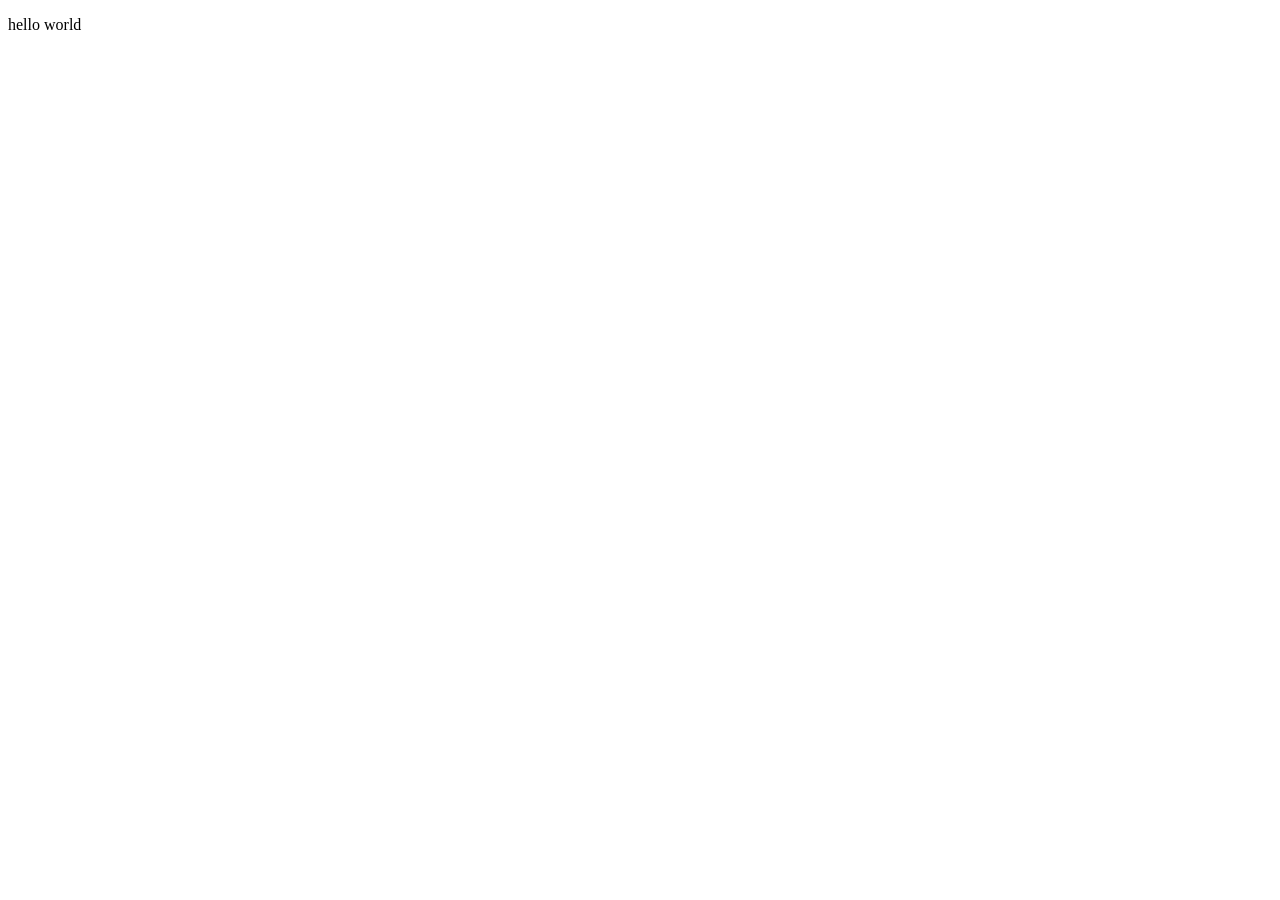
==== index.html @ 779a68b5 "Initial commit" ====
<!doctype html>
<html lang="en">
<head>
  <meta charset="utf-8">
  <meta name="viewport" content="width=device-width, initial-scale=1">
  <title>ycheng0509</title>
</head>
<body>
  <p>hello world</p>
</body>
</html>
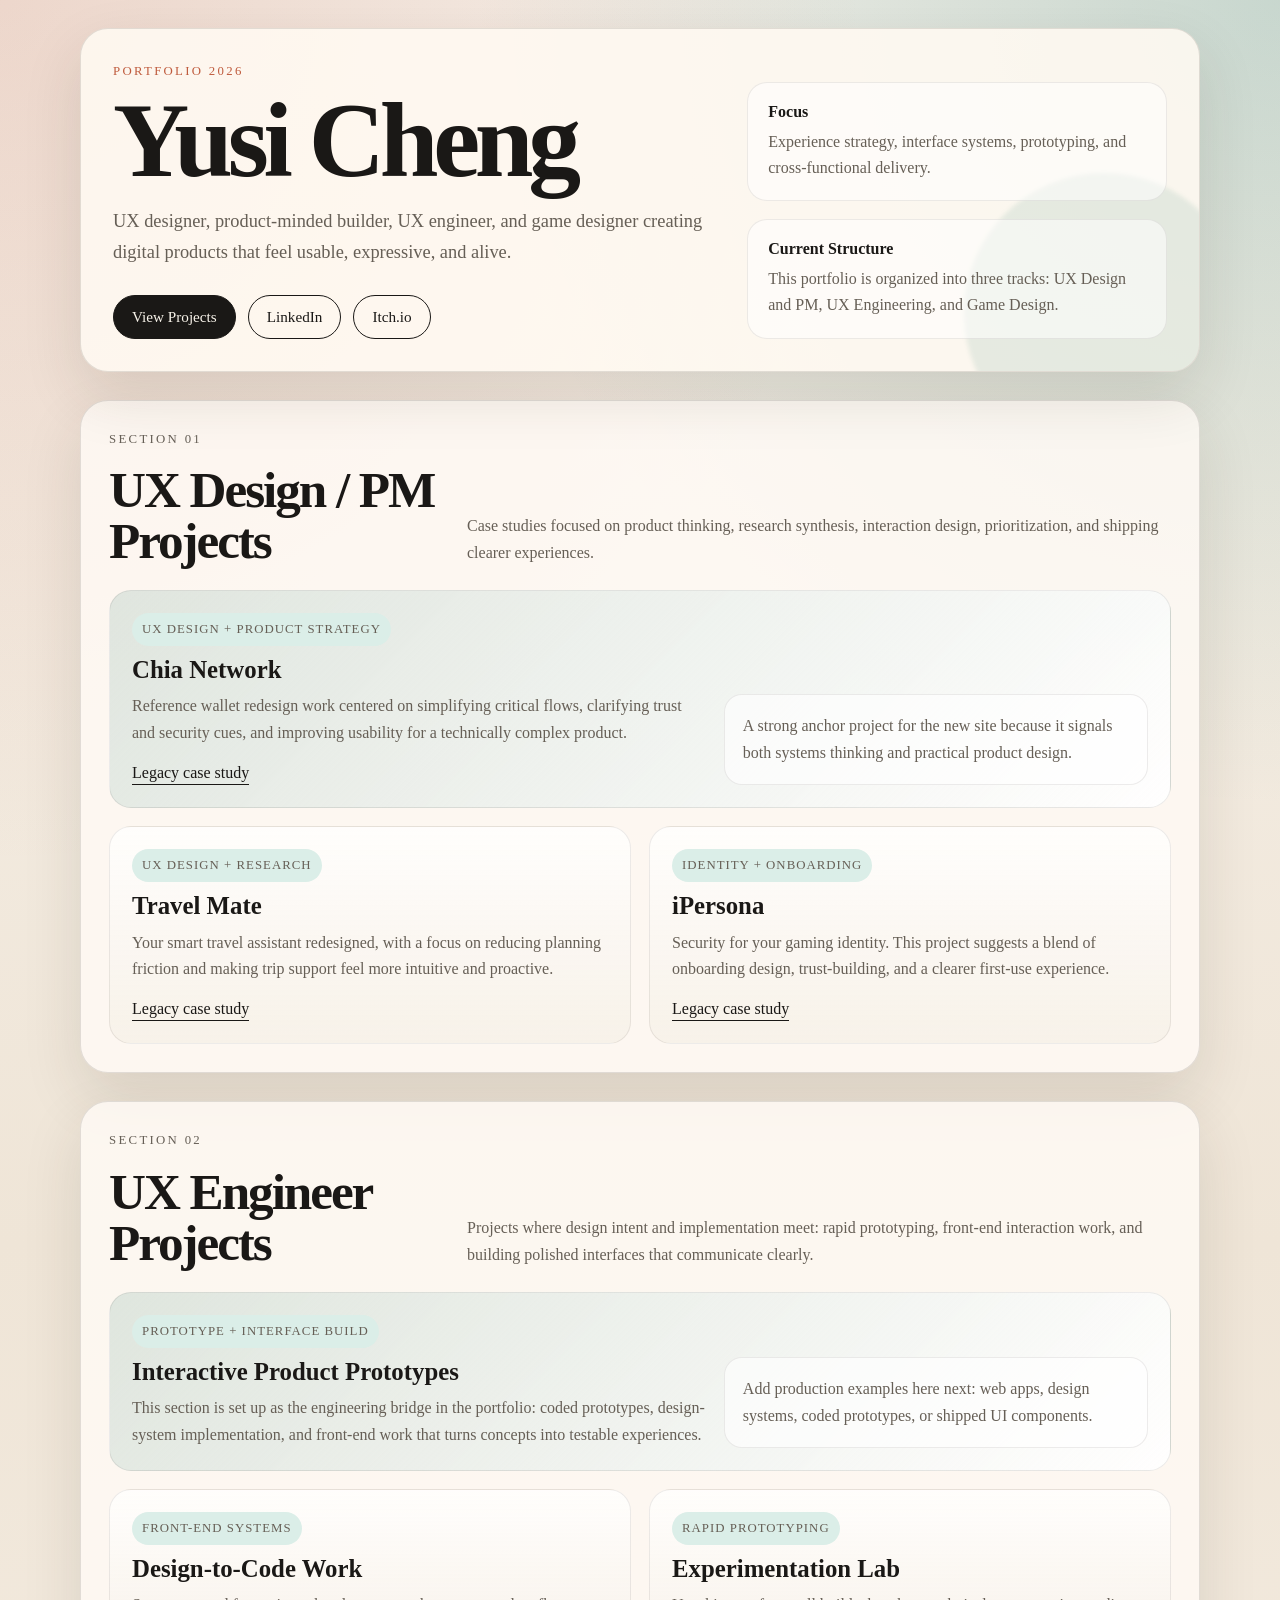
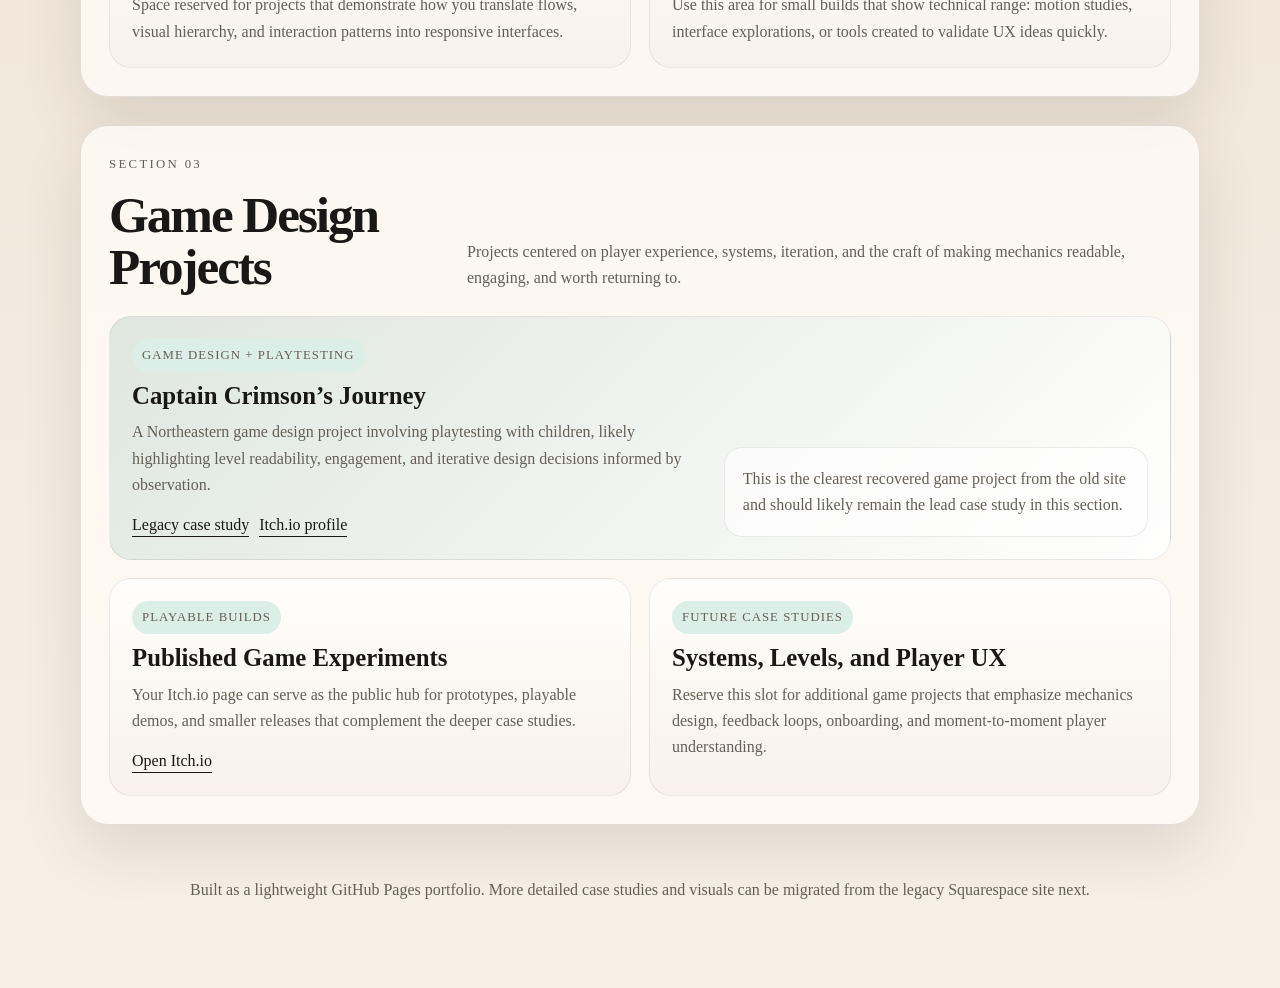
==== commit 3b7937eb: "Build three-section portfolio homepage" ====
--- a/index.html
+++ b/index.html
@@ -3,9 +3,461 @@
 <head>
   <meta charset="utf-8">
   <meta name="viewport" content="width=device-width, initial-scale=1">
-  <title>ycheng0509</title>
+  <title>Yusi Cheng | Portfolio</title>
+  <meta name="description" content="Yusi Cheng portfolio featuring UX design, product management, UX engineering, and game design projects.">
+  <style>
+    :root {
+      --bg: #f4efe6;
+      --paper: rgba(255, 250, 242, 0.88);
+      --ink: #1a1816;
+      --muted: #665f56;
+      --line: rgba(26, 24, 22, 0.12);
+      --accent: #0d6b5d;
+      --accent-soft: #dbeee8;
+      --highlight: #bf5b3d;
+      --shadow: 0 24px 60px rgba(50, 38, 23, 0.12);
+    }
+
+    * {
+      box-sizing: border-box;
+    }
+
+    html {
+      scroll-behavior: smooth;
+    }
+
+    body {
+      margin: 0;
+      font-family: Georgia, "Times New Roman", serif;
+      color: var(--ink);
+      background:
+        radial-gradient(circle at top left, rgba(191, 91, 61, 0.18), transparent 30%),
+        radial-gradient(circle at top right, rgba(13, 107, 93, 0.2), transparent 28%),
+        linear-gradient(180deg, #f7f2eb 0%, #efe5d7 48%, #f7f0e7 100%);
+      min-height: 100vh;
+    }
+
+    a {
+      color: inherit;
+    }
+
+    .page {
+      width: min(1120px, calc(100% - 40px));
+      margin: 0 auto;
+      padding: 28px 0 72px;
+    }
+
+    .hero {
+      position: relative;
+      overflow: hidden;
+      padding: 32px;
+      border: 1px solid var(--line);
+      border-radius: 28px;
+      background: var(--paper);
+      box-shadow: var(--shadow);
+    }
+
+    .hero::before {
+      content: "";
+      position: absolute;
+      inset: auto -4% -24% auto;
+      width: 280px;
+      height: 280px;
+      border-radius: 50%;
+      background: rgba(13, 107, 93, 0.09);
+      filter: blur(2px);
+    }
+
+    .eyebrow,
+    .section-label {
+      display: inline-block;
+      margin: 0 0 14px;
+      font-size: 0.8rem;
+      letter-spacing: 0.18em;
+      text-transform: uppercase;
+      color: var(--highlight);
+    }
+
+    h1,
+    h2,
+    h3,
+    p {
+      margin: 0;
+    }
+
+    h1 {
+      max-width: 9ch;
+      font-size: clamp(3rem, 9vw, 6.6rem);
+      line-height: 0.9;
+      letter-spacing: -0.05em;
+    }
+
+    .hero-grid {
+      position: relative;
+      display: grid;
+      grid-template-columns: 1.3fr 0.9fr;
+      gap: 28px;
+      align-items: end;
+      z-index: 1;
+    }
+
+    .intro {
+      margin-top: 18px;
+      max-width: 38rem;
+      font-size: 1.15rem;
+      line-height: 1.7;
+      color: var(--muted);
+    }
+
+    .hero-meta {
+      display: grid;
+      gap: 18px;
+      justify-items: start;
+    }
+
+    .meta-card {
+      width: 100%;
+      padding: 20px;
+      border-radius: 20px;
+      background: rgba(255, 255, 255, 0.55);
+      border: 1px solid rgba(26, 24, 22, 0.08);
+    }
+
+    .meta-card strong {
+      display: block;
+      margin-bottom: 8px;
+      font-size: 1rem;
+    }
+
+    .meta-card p {
+      color: var(--muted);
+      line-height: 1.6;
+    }
+
+    .links {
+      display: flex;
+      flex-wrap: wrap;
+      gap: 12px;
+      margin-top: 26px;
+    }
+
+    .button,
+    .button-secondary {
+      display: inline-flex;
+      align-items: center;
+      justify-content: center;
+      min-height: 44px;
+      padding: 0 18px;
+      border-radius: 999px;
+      border: 1px solid var(--ink);
+      text-decoration: none;
+      font-size: 0.95rem;
+      transition: transform 180ms ease, background-color 180ms ease, color 180ms ease;
+    }
+
+    .button {
+      background: var(--ink);
+      color: #f8f3ea;
+    }
+
+    .button-secondary {
+      background: transparent;
+    }
+
+    .button:hover,
+    .button-secondary:hover,
+    .button:focus-visible,
+    .button-secondary:focus-visible {
+      transform: translateY(-2px);
+      outline: none;
+    }
+
+    .section {
+      margin-top: 28px;
+      padding: 28px;
+      border-radius: 28px;
+      border: 1px solid var(--line);
+      background: rgba(255, 251, 246, 0.82);
+      box-shadow: var(--shadow);
+    }
+
+    .section-header {
+      display: grid;
+      grid-template-columns: 1fr auto;
+      gap: 18px;
+      align-items: end;
+      margin-bottom: 24px;
+    }
+
+    .section-header p {
+      max-width: 44rem;
+      color: var(--muted);
+      line-height: 1.65;
+    }
+
+    .project-grid {
+      display: grid;
+      grid-template-columns: repeat(12, 1fr);
+      gap: 18px;
+    }
+
+    .project-card {
+      grid-column: span 6;
+      padding: 22px;
+      border-radius: 22px;
+      background: linear-gradient(180deg, rgba(255, 255, 255, 0.78), rgba(247, 241, 232, 0.95));
+      border: 1px solid rgba(26, 24, 22, 0.08);
+    }
+
+    .project-card.featured {
+      grid-column: span 12;
+      display: grid;
+      grid-template-columns: 1.15fr 0.85fr;
+      gap: 18px;
+      align-items: end;
+      background: linear-gradient(135deg, rgba(13, 107, 93, 0.12), rgba(255, 255, 255, 0.9));
+    }
+
+    .project-type {
+      display: inline-block;
+      margin-bottom: 10px;
+      padding: 6px 10px;
+      border-radius: 999px;
+      background: var(--accent-soft);
+      color: var(--accent);
+      font-size: 0.8rem;
+      letter-spacing: 0.08em;
+      text-transform: uppercase;
+    }
+
+    h2 {
+      font-size: clamp(2rem, 4vw, 3.2rem);
+      line-height: 1;
+      letter-spacing: -0.04em;
+    }
+
+    h3 {
+      font-size: 1.55rem;
+      line-height: 1.1;
+      margin-bottom: 10px;
+    }
+
+    .project-card p,
+    .featured-note,
+    .section-note,
+    .footer p {
+      color: var(--muted);
+      line-height: 1.65;
+    }
+
+    .project-links {
+      display: flex;
+      flex-wrap: wrap;
+      gap: 10px;
+      margin-top: 18px;
+    }
+
+    .project-links a {
+      text-decoration: none;
+      border-bottom: 1px solid currentColor;
+      padding-bottom: 2px;
+    }
+
+    .featured-note {
+      padding: 18px;
+      border-radius: 18px;
+      background: rgba(255, 255, 255, 0.62);
+      border: 1px solid rgba(26, 24, 22, 0.08);
+    }
+
+    .footer {
+      margin-top: 28px;
+      padding: 24px 28px 12px;
+      text-align: center;
+    }
+
+    @media (max-width: 900px) {
+      .hero-grid,
+      .project-card.featured,
+      .section-header {
+        grid-template-columns: 1fr;
+      }
+
+      .project-card,
+      .project-card.featured {
+        grid-column: span 12;
+      }
+    }
+
+    @media (max-width: 640px) {
+      .page {
+        width: min(100% - 24px, 1120px);
+        padding-top: 12px;
+      }
+
+      .hero,
+      .section {
+        padding: 22px;
+        border-radius: 24px;
+      }
+
+      h1 {
+        max-width: none;
+      }
+    }
+  </style>
 </head>
 <body>
-  <p>hello world</p>
+  <main class="page">
+    <section class="hero" id="top">
+      <div class="hero-grid">
+        <div>
+          <p class="eyebrow">Portfolio 2026</p>
+          <h1>Yusi Cheng</h1>
+          <p class="intro">
+            UX designer, product-minded builder, UX engineer, and game designer creating digital
+            products that feel usable, expressive, and alive.
+          </p>
+          <div class="links">
+            <a class="button" href="#ux-design-pm">View Projects</a>
+            <a class="button-secondary" href="https://www.linkedin.com/in/justincheng0509/" target="_blank" rel="noreferrer">LinkedIn</a>
+            <a class="button-secondary" href="https://jcheng0509.itch.io" target="_blank" rel="noreferrer">Itch.io</a>
+          </div>
+        </div>
+        <div class="hero-meta">
+          <div class="meta-card">
+            <strong>Focus</strong>
+            <p>Experience strategy, interface systems, prototyping, and cross-functional delivery.</p>
+          </div>
+          <div class="meta-card">
+            <strong>Current Structure</strong>
+            <p>This portfolio is organized into three tracks: UX Design and PM, UX Engineering, and Game Design.</p>
+          </div>
+        </div>
+      </div>
+    </section>
+
+    <section class="section" id="ux-design-pm">
+      <div class="section-header">
+        <div>
+          <p class="section-label">Section 01</p>
+          <h2>UX Design / PM Projects</h2>
+        </div>
+        <p>Case studies focused on product thinking, research synthesis, interaction design, prioritization, and shipping clearer experiences.</p>
+      </div>
+      <div class="project-grid">
+        <article class="project-card featured">
+          <div>
+            <p class="project-type">UX Design + Product Strategy</p>
+            <h3>Chia Network</h3>
+            <p>Reference wallet redesign work centered on simplifying critical flows, clarifying trust and security cues, and improving usability for a technically complex product.</p>
+            <div class="project-links">
+              <a href="https://yusicheng.me/chia-reference-wallet" target="_blank" rel="noreferrer">Legacy case study</a>
+            </div>
+          </div>
+          <div class="featured-note">
+            A strong anchor project for the new site because it signals both systems thinking and practical product design.
+          </div>
+        </article>
+
+        <article class="project-card">
+          <p class="project-type">UX Design + Research</p>
+          <h3>Travel Mate</h3>
+          <p>Your smart travel assistant redesigned, with a focus on reducing planning friction and making trip support feel more intuitive and proactive.</p>
+          <div class="project-links">
+            <a href="https://yusicheng.me/travelmate" target="_blank" rel="noreferrer">Legacy case study</a>
+          </div>
+        </article>
+
+        <article class="project-card">
+          <p class="project-type">Identity + Onboarding</p>
+          <h3>iPersona</h3>
+          <p>Security for your gaming identity. This project suggests a blend of onboarding design, trust-building, and a clearer first-use experience.</p>
+          <div class="project-links">
+            <a href="https://yusicheng.me/ipersonaonboard" target="_blank" rel="noreferrer">Legacy case study</a>
+          </div>
+        </article>
+      </div>
+    </section>
+
+    <section class="section" id="ux-engineer">
+      <div class="section-header">
+        <div>
+          <p class="section-label">Section 02</p>
+          <h2>UX Engineer Projects</h2>
+        </div>
+        <p>Projects where design intent and implementation meet: rapid prototyping, front-end interaction work, and building polished interfaces that communicate clearly.</p>
+      </div>
+      <div class="project-grid">
+        <article class="project-card featured">
+          <div>
+            <p class="project-type">Prototype + Interface Build</p>
+            <h3>Interactive Product Prototypes</h3>
+            <p>This section is set up as the engineering bridge in the portfolio: coded prototypes, design-system implementation, and front-end work that turns concepts into testable experiences.</p>
+          </div>
+          <div class="featured-note">
+            Add production examples here next: web apps, design systems, coded prototypes, or shipped UI components.
+          </div>
+        </article>
+
+        <article class="project-card">
+          <p class="project-type">Front-End Systems</p>
+          <h3>Design-to-Code Work</h3>
+          <p>Space reserved for projects that demonstrate how you translate flows, visual hierarchy, and interaction patterns into responsive interfaces.</p>
+        </article>
+
+        <article class="project-card">
+          <p class="project-type">Rapid Prototyping</p>
+          <h3>Experimentation Lab</h3>
+          <p>Use this area for small builds that show technical range: motion studies, interface explorations, or tools created to validate UX ideas quickly.</p>
+        </article>
+      </div>
+    </section>
+
+    <section class="section" id="game-design">
+      <div class="section-header">
+        <div>
+          <p class="section-label">Section 03</p>
+          <h2>Game Design Projects</h2>
+        </div>
+        <p>Projects centered on player experience, systems, iteration, and the craft of making mechanics readable, engaging, and worth returning to.</p>
+      </div>
+      <div class="project-grid">
+        <article class="project-card featured">
+          <div>
+            <p class="project-type">Game Design + Playtesting</p>
+            <h3>Captain Crimson’s Journey</h3>
+            <p>A Northeastern game design project involving playtesting with children, likely highlighting level readability, engagement, and iterative design decisions informed by observation.</p>
+            <div class="project-links">
+              <a href="https://yusicheng.me/captain-crimson" target="_blank" rel="noreferrer">Legacy case study</a>
+              <a href="https://jcheng0509.itch.io" target="_blank" rel="noreferrer">Itch.io profile</a>
+            </div>
+          </div>
+          <div class="featured-note">
+            This is the clearest recovered game project from the old site and should likely remain the lead case study in this section.
+          </div>
+        </article>
+
+        <article class="project-card">
+          <p class="project-type">Playable Builds</p>
+          <h3>Published Game Experiments</h3>
+          <p>Your Itch.io page can serve as the public hub for prototypes, playable demos, and smaller releases that complement the deeper case studies.</p>
+          <div class="project-links">
+            <a href="https://jcheng0509.itch.io" target="_blank" rel="noreferrer">Open Itch.io</a>
+          </div>
+        </article>
+
+        <article class="project-card">
+          <p class="project-type">Future Case Studies</p>
+          <h3>Systems, Levels, and Player UX</h3>
+          <p>Reserve this slot for additional game projects that emphasize mechanics design, feedback loops, onboarding, and moment-to-moment player understanding.</p>
+        </article>
+      </div>
+    </section>
+
+    <footer class="footer">
+      <p>Built as a lightweight GitHub Pages portfolio. More detailed case studies and visuals can be migrated from the legacy Squarespace site next.</p>
+    </footer>
+  </main>
 </body>
 </html>
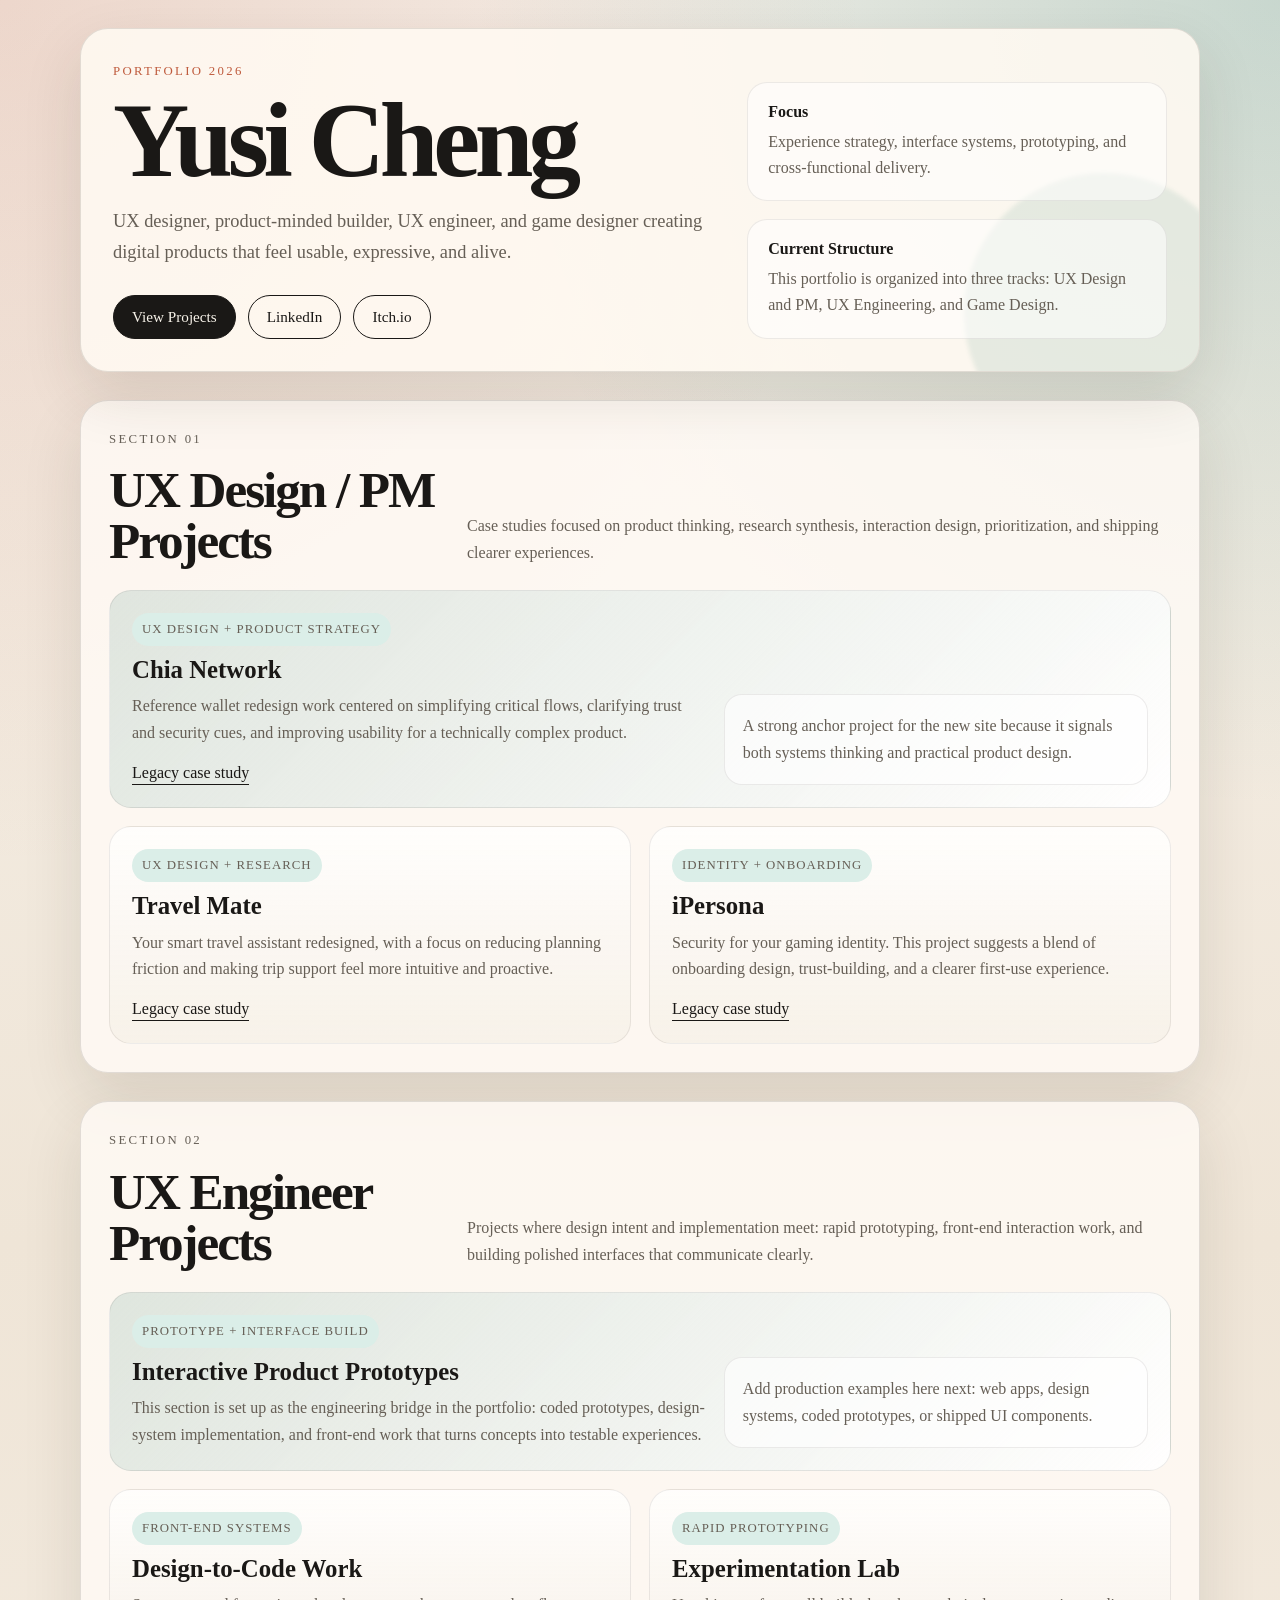
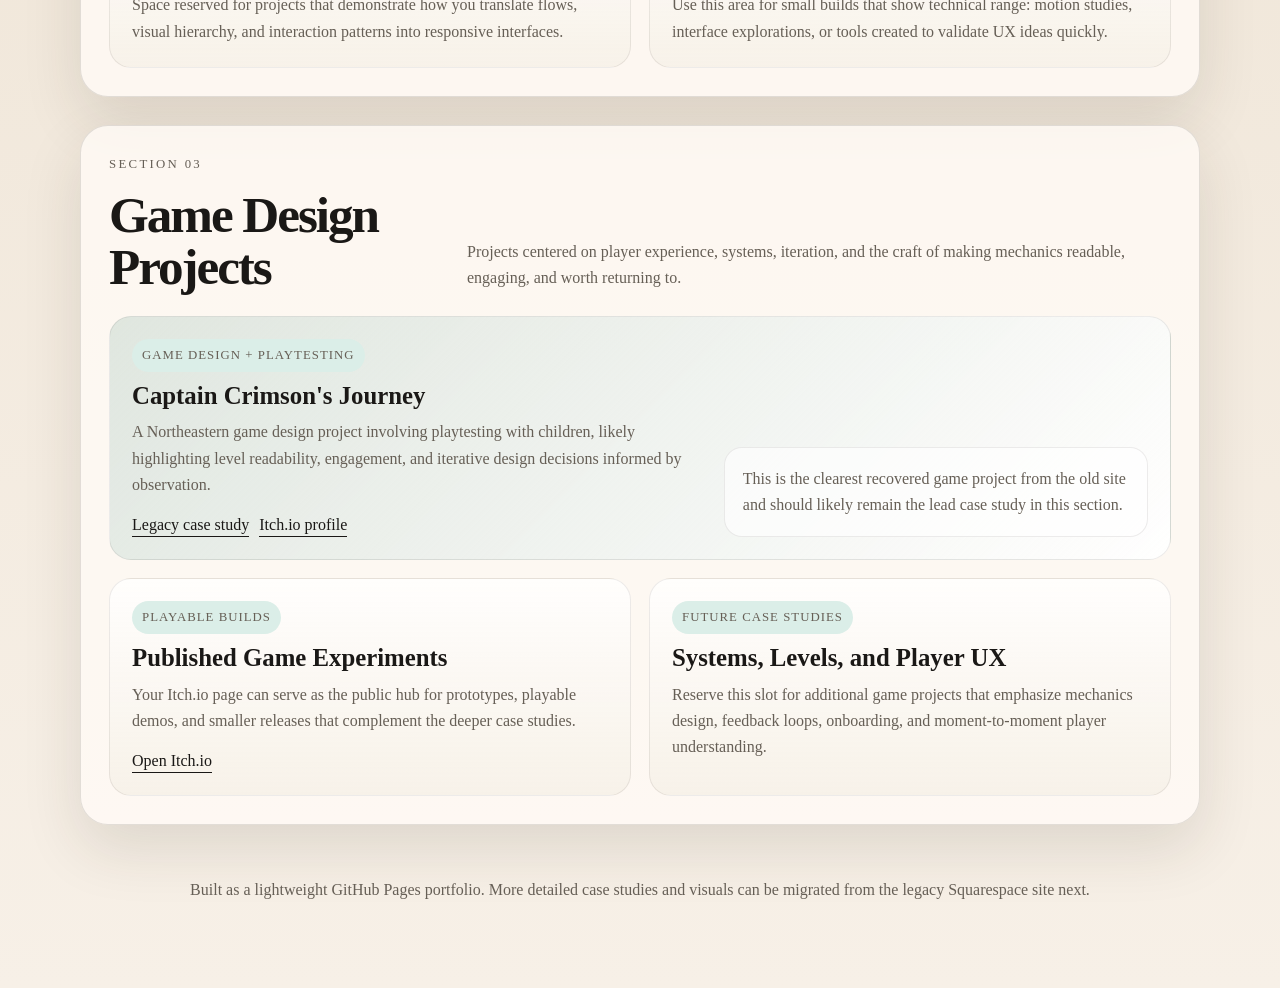
==== commit 5258319b: "Refactor homepage into modular portfolio app" ====
--- a/index.html
+++ b/index.html
@@ -4,460 +4,14 @@
   <meta charset="utf-8">
   <meta name="viewport" content="width=device-width, initial-scale=1">
   <title>Yusi Cheng | Portfolio</title>
-  <meta name="description" content="Yusi Cheng portfolio featuring UX design, product management, UX engineering, and game design projects.">
-  <style>
-    :root {
-      --bg: #f4efe6;
-      --paper: rgba(255, 250, 242, 0.88);
-      --ink: #1a1816;
-      --muted: #665f56;
-      --line: rgba(26, 24, 22, 0.12);
-      --accent: #0d6b5d;
-      --accent-soft: #dbeee8;
-      --highlight: #bf5b3d;
-      --shadow: 0 24px 60px rgba(50, 38, 23, 0.12);
-    }
-
-    * {
-      box-sizing: border-box;
-    }
-
-    html {
-      scroll-behavior: smooth;
-    }
-
-    body {
-      margin: 0;
-      font-family: Georgia, "Times New Roman", serif;
-      color: var(--ink);
-      background:
-        radial-gradient(circle at top left, rgba(191, 91, 61, 0.18), transparent 30%),
-        radial-gradient(circle at top right, rgba(13, 107, 93, 0.2), transparent 28%),
-        linear-gradient(180deg, #f7f2eb 0%, #efe5d7 48%, #f7f0e7 100%);
-      min-height: 100vh;
-    }
-
-    a {
-      color: inherit;
-    }
-
-    .page {
-      width: min(1120px, calc(100% - 40px));
-      margin: 0 auto;
-      padding: 28px 0 72px;
-    }
-
-    .hero {
-      position: relative;
-      overflow: hidden;
-      padding: 32px;
-      border: 1px solid var(--line);
-      border-radius: 28px;
-      background: var(--paper);
-      box-shadow: var(--shadow);
-    }
-
-    .hero::before {
-      content: "";
-      position: absolute;
-      inset: auto -4% -24% auto;
-      width: 280px;
-      height: 280px;
-      border-radius: 50%;
-      background: rgba(13, 107, 93, 0.09);
-      filter: blur(2px);
-    }
-
-    .eyebrow,
-    .section-label {
-      display: inline-block;
-      margin: 0 0 14px;
-      font-size: 0.8rem;
-      letter-spacing: 0.18em;
-      text-transform: uppercase;
-      color: var(--highlight);
-    }
-
-    h1,
-    h2,
-    h3,
-    p {
-      margin: 0;
-    }
-
-    h1 {
-      max-width: 9ch;
-      font-size: clamp(3rem, 9vw, 6.6rem);
-      line-height: 0.9;
-      letter-spacing: -0.05em;
-    }
-
-    .hero-grid {
-      position: relative;
-      display: grid;
-      grid-template-columns: 1.3fr 0.9fr;
-      gap: 28px;
-      align-items: end;
-      z-index: 1;
-    }
-
-    .intro {
-      margin-top: 18px;
-      max-width: 38rem;
-      font-size: 1.15rem;
-      line-height: 1.7;
-      color: var(--muted);
-    }
-
-    .hero-meta {
-      display: grid;
-      gap: 18px;
-      justify-items: start;
-    }
-
-    .meta-card {
-      width: 100%;
-      padding: 20px;
-      border-radius: 20px;
-      background: rgba(255, 255, 255, 0.55);
-      border: 1px solid rgba(26, 24, 22, 0.08);
-    }
-
-    .meta-card strong {
-      display: block;
-      margin-bottom: 8px;
-      font-size: 1rem;
-    }
-
-    .meta-card p {
-      color: var(--muted);
-      line-height: 1.6;
-    }
-
-    .links {
-      display: flex;
-      flex-wrap: wrap;
-      gap: 12px;
-      margin-top: 26px;
-    }
-
-    .button,
-    .button-secondary {
-      display: inline-flex;
-      align-items: center;
-      justify-content: center;
-      min-height: 44px;
-      padding: 0 18px;
-      border-radius: 999px;
-      border: 1px solid var(--ink);
-      text-decoration: none;
-      font-size: 0.95rem;
-      transition: transform 180ms ease, background-color 180ms ease, color 180ms ease;
-    }
-
-    .button {
-      background: var(--ink);
-      color: #f8f3ea;
-    }
-
-    .button-secondary {
-      background: transparent;
-    }
-
-    .button:hover,
-    .button-secondary:hover,
-    .button:focus-visible,
-    .button-secondary:focus-visible {
-      transform: translateY(-2px);
-      outline: none;
-    }
-
-    .section {
-      margin-top: 28px;
-      padding: 28px;
-      border-radius: 28px;
-      border: 1px solid var(--line);
-      background: rgba(255, 251, 246, 0.82);
-      box-shadow: var(--shadow);
-    }
-
-    .section-header {
-      display: grid;
-      grid-template-columns: 1fr auto;
-      gap: 18px;
-      align-items: end;
-      margin-bottom: 24px;
-    }
-
-    .section-header p {
-      max-width: 44rem;
-      color: var(--muted);
-      line-height: 1.65;
-    }
-
-    .project-grid {
-      display: grid;
-      grid-template-columns: repeat(12, 1fr);
-      gap: 18px;
-    }
-
-    .project-card {
-      grid-column: span 6;
-      padding: 22px;
-      border-radius: 22px;
-      background: linear-gradient(180deg, rgba(255, 255, 255, 0.78), rgba(247, 241, 232, 0.95));
-      border: 1px solid rgba(26, 24, 22, 0.08);
-    }
-
-    .project-card.featured {
-      grid-column: span 12;
-      display: grid;
-      grid-template-columns: 1.15fr 0.85fr;
-      gap: 18px;
-      align-items: end;
-      background: linear-gradient(135deg, rgba(13, 107, 93, 0.12), rgba(255, 255, 255, 0.9));
-    }
-
-    .project-type {
-      display: inline-block;
-      margin-bottom: 10px;
-      padding: 6px 10px;
-      border-radius: 999px;
-      background: var(--accent-soft);
-      color: var(--accent);
-      font-size: 0.8rem;
-      letter-spacing: 0.08em;
-      text-transform: uppercase;
-    }
-
-    h2 {
-      font-size: clamp(2rem, 4vw, 3.2rem);
-      line-height: 1;
-      letter-spacing: -0.04em;
-    }
-
-    h3 {
-      font-size: 1.55rem;
-      line-height: 1.1;
-      margin-bottom: 10px;
-    }
-
-    .project-card p,
-    .featured-note,
-    .section-note,
-    .footer p {
-      color: var(--muted);
-      line-height: 1.65;
-    }
-
-    .project-links {
-      display: flex;
-      flex-wrap: wrap;
-      gap: 10px;
-      margin-top: 18px;
-    }
-
-    .project-links a {
-      text-decoration: none;
-      border-bottom: 1px solid currentColor;
-      padding-bottom: 2px;
-    }
-
-    .featured-note {
-      padding: 18px;
-      border-radius: 18px;
-      background: rgba(255, 255, 255, 0.62);
-      border: 1px solid rgba(26, 24, 22, 0.08);
-    }
-
-    .footer {
-      margin-top: 28px;
-      padding: 24px 28px 12px;
-      text-align: center;
-    }
-
-    @media (max-width: 900px) {
-      .hero-grid,
-      .project-card.featured,
-      .section-header {
-        grid-template-columns: 1fr;
-      }
-
-      .project-card,
-      .project-card.featured {
-        grid-column: span 12;
-      }
-    }
-
-    @media (max-width: 640px) {
-      .page {
-        width: min(100% - 24px, 1120px);
-        padding-top: 12px;
-      }
-
-      .hero,
-      .section {
-        padding: 22px;
-        border-radius: 24px;
-      }
-
-      h1 {
-        max-width: none;
-      }
-    }
-  </style>
+  <meta
+    name="description"
+    content="Yusi Cheng portfolio featuring UX design, product management, UX engineering, and game design projects."
+  >
+  <link rel="stylesheet" href="assets/css/styles.css">
 </head>
 <body>
-  <main class="page">
-    <section class="hero" id="top">
-      <div class="hero-grid">
-        <div>
-          <p class="eyebrow">Portfolio 2026</p>
-          <h1>Yusi Cheng</h1>
-          <p class="intro">
-            UX designer, product-minded builder, UX engineer, and game designer creating digital
-            products that feel usable, expressive, and alive.
-          </p>
-          <div class="links">
-            <a class="button" href="#ux-design-pm">View Projects</a>
-            <a class="button-secondary" href="https://www.linkedin.com/in/justincheng0509/" target="_blank" rel="noreferrer">LinkedIn</a>
-            <a class="button-secondary" href="https://jcheng0509.itch.io" target="_blank" rel="noreferrer">Itch.io</a>
-          </div>
-        </div>
-        <div class="hero-meta">
-          <div class="meta-card">
-            <strong>Focus</strong>
-            <p>Experience strategy, interface systems, prototyping, and cross-functional delivery.</p>
-          </div>
-          <div class="meta-card">
-            <strong>Current Structure</strong>
-            <p>This portfolio is organized into three tracks: UX Design and PM, UX Engineering, and Game Design.</p>
-          </div>
-        </div>
-      </div>
-    </section>
-
-    <section class="section" id="ux-design-pm">
-      <div class="section-header">
-        <div>
-          <p class="section-label">Section 01</p>
-          <h2>UX Design / PM Projects</h2>
-        </div>
-        <p>Case studies focused on product thinking, research synthesis, interaction design, prioritization, and shipping clearer experiences.</p>
-      </div>
-      <div class="project-grid">
-        <article class="project-card featured">
-          <div>
-            <p class="project-type">UX Design + Product Strategy</p>
-            <h3>Chia Network</h3>
-            <p>Reference wallet redesign work centered on simplifying critical flows, clarifying trust and security cues, and improving usability for a technically complex product.</p>
-            <div class="project-links">
-              <a href="https://yusicheng.me/chia-reference-wallet" target="_blank" rel="noreferrer">Legacy case study</a>
-            </div>
-          </div>
-          <div class="featured-note">
-            A strong anchor project for the new site because it signals both systems thinking and practical product design.
-          </div>
-        </article>
-
-        <article class="project-card">
-          <p class="project-type">UX Design + Research</p>
-          <h3>Travel Mate</h3>
-          <p>Your smart travel assistant redesigned, with a focus on reducing planning friction and making trip support feel more intuitive and proactive.</p>
-          <div class="project-links">
-            <a href="https://yusicheng.me/travelmate" target="_blank" rel="noreferrer">Legacy case study</a>
-          </div>
-        </article>
-
-        <article class="project-card">
-          <p class="project-type">Identity + Onboarding</p>
-          <h3>iPersona</h3>
-          <p>Security for your gaming identity. This project suggests a blend of onboarding design, trust-building, and a clearer first-use experience.</p>
-          <div class="project-links">
-            <a href="https://yusicheng.me/ipersonaonboard" target="_blank" rel="noreferrer">Legacy case study</a>
-          </div>
-        </article>
-      </div>
-    </section>
-
-    <section class="section" id="ux-engineer">
-      <div class="section-header">
-        <div>
-          <p class="section-label">Section 02</p>
-          <h2>UX Engineer Projects</h2>
-        </div>
-        <p>Projects where design intent and implementation meet: rapid prototyping, front-end interaction work, and building polished interfaces that communicate clearly.</p>
-      </div>
-      <div class="project-grid">
-        <article class="project-card featured">
-          <div>
-            <p class="project-type">Prototype + Interface Build</p>
-            <h3>Interactive Product Prototypes</h3>
-            <p>This section is set up as the engineering bridge in the portfolio: coded prototypes, design-system implementation, and front-end work that turns concepts into testable experiences.</p>
-          </div>
-          <div class="featured-note">
-            Add production examples here next: web apps, design systems, coded prototypes, or shipped UI components.
-          </div>
-        </article>
-
-        <article class="project-card">
-          <p class="project-type">Front-End Systems</p>
-          <h3>Design-to-Code Work</h3>
-          <p>Space reserved for projects that demonstrate how you translate flows, visual hierarchy, and interaction patterns into responsive interfaces.</p>
-        </article>
-
-        <article class="project-card">
-          <p class="project-type">Rapid Prototyping</p>
-          <h3>Experimentation Lab</h3>
-          <p>Use this area for small builds that show technical range: motion studies, interface explorations, or tools created to validate UX ideas quickly.</p>
-        </article>
-      </div>
-    </section>
-
-    <section class="section" id="game-design">
-      <div class="section-header">
-        <div>
-          <p class="section-label">Section 03</p>
-          <h2>Game Design Projects</h2>
-        </div>
-        <p>Projects centered on player experience, systems, iteration, and the craft of making mechanics readable, engaging, and worth returning to.</p>
-      </div>
-      <div class="project-grid">
-        <article class="project-card featured">
-          <div>
-            <p class="project-type">Game Design + Playtesting</p>
-            <h3>Captain Crimson’s Journey</h3>
-            <p>A Northeastern game design project involving playtesting with children, likely highlighting level readability, engagement, and iterative design decisions informed by observation.</p>
-            <div class="project-links">
-              <a href="https://yusicheng.me/captain-crimson" target="_blank" rel="noreferrer">Legacy case study</a>
-              <a href="https://jcheng0509.itch.io" target="_blank" rel="noreferrer">Itch.io profile</a>
-            </div>
-          </div>
-          <div class="featured-note">
-            This is the clearest recovered game project from the old site and should likely remain the lead case study in this section.
-          </div>
-        </article>
-
-        <article class="project-card">
-          <p class="project-type">Playable Builds</p>
-          <h3>Published Game Experiments</h3>
-          <p>Your Itch.io page can serve as the public hub for prototypes, playable demos, and smaller releases that complement the deeper case studies.</p>
-          <div class="project-links">
-            <a href="https://jcheng0509.itch.io" target="_blank" rel="noreferrer">Open Itch.io</a>
-          </div>
-        </article>
-
-        <article class="project-card">
-          <p class="project-type">Future Case Studies</p>
-          <h3>Systems, Levels, and Player UX</h3>
-          <p>Reserve this slot for additional game projects that emphasize mechanics design, feedback loops, onboarding, and moment-to-moment player understanding.</p>
-        </article>
-      </div>
-    </section>
-
-    <footer class="footer">
-      <p>Built as a lightweight GitHub Pages portfolio. More detailed case studies and visuals can be migrated from the legacy Squarespace site next.</p>
-    </footer>
-  </main>
+  <main class="page" id="app"></main>
+  <script type="module" src="assets/js/main.js"></script>
 </body>
 </html>
--- a/assets/css/styles.css
+++ b/assets/css/styles.css
@@ -0,0 +1,300 @@
+:root {
+  --bg: #f4efe6;
+  --paper: rgba(255, 250, 242, 0.88);
+  --ink: #1a1816;
+  --muted: #665f56;
+  --line: rgba(26, 24, 22, 0.12);
+  --accent: #0d6b5d;
+  --accent-soft: #dbeee8;
+  --highlight: #bf5b3d;
+  --shadow: 0 24px 60px rgba(50, 38, 23, 0.12);
+}
+
+* {
+  box-sizing: border-box;
+}
+
+html {
+  scroll-behavior: smooth;
+}
+
+body {
+  margin: 0;
+  font-family: Georgia, "Times New Roman", serif;
+  color: var(--ink);
+  background:
+    radial-gradient(circle at top left, rgba(191, 91, 61, 0.18), transparent 30%),
+    radial-gradient(circle at top right, rgba(13, 107, 93, 0.2), transparent 28%),
+    linear-gradient(180deg, #f7f2eb 0%, #efe5d7 48%, #f7f0e7 100%);
+  min-height: 100vh;
+}
+
+a {
+  color: inherit;
+}
+
+.page {
+  width: min(1120px, calc(100% - 40px));
+  margin: 0 auto;
+  padding: 28px 0 72px;
+}
+
+.hero {
+  position: relative;
+  overflow: hidden;
+  padding: 32px;
+  border: 1px solid var(--line);
+  border-radius: 28px;
+  background: var(--paper);
+  box-shadow: var(--shadow);
+}
+
+.hero::before {
+  content: "";
+  position: absolute;
+  inset: auto -4% -24% auto;
+  width: 280px;
+  height: 280px;
+  border-radius: 50%;
+  background: rgba(13, 107, 93, 0.09);
+  filter: blur(2px);
+}
+
+.eyebrow,
+.section-label {
+  display: inline-block;
+  margin: 0 0 14px;
+  font-size: 0.8rem;
+  letter-spacing: 0.18em;
+  text-transform: uppercase;
+  color: var(--highlight);
+}
+
+h1,
+h2,
+h3,
+p {
+  margin: 0;
+}
+
+h1 {
+  max-width: 9ch;
+  font-size: clamp(3rem, 9vw, 6.6rem);
+  line-height: 0.9;
+  letter-spacing: -0.05em;
+}
+
+h2 {
+  font-size: clamp(2rem, 4vw, 3.2rem);
+  line-height: 1;
+  letter-spacing: -0.04em;
+}
+
+h3 {
+  font-size: 1.55rem;
+  line-height: 1.1;
+  margin-bottom: 10px;
+}
+
+.hero-grid {
+  position: relative;
+  display: grid;
+  grid-template-columns: 1.3fr 0.9fr;
+  gap: 28px;
+  align-items: end;
+  z-index: 1;
+}
+
+.intro {
+  margin-top: 18px;
+  max-width: 38rem;
+  font-size: 1.15rem;
+  line-height: 1.7;
+  color: var(--muted);
+}
+
+.hero-meta {
+  display: grid;
+  gap: 18px;
+  justify-items: start;
+}
+
+.meta-card {
+  width: 100%;
+  padding: 20px;
+  border-radius: 20px;
+  background: rgba(255, 255, 255, 0.55);
+  border: 1px solid rgba(26, 24, 22, 0.08);
+}
+
+.meta-card strong {
+  display: block;
+  margin-bottom: 8px;
+  font-size: 1rem;
+}
+
+.meta-card p {
+  color: var(--muted);
+  line-height: 1.6;
+}
+
+.links,
+.project-links {
+  display: flex;
+  flex-wrap: wrap;
+  gap: 12px;
+}
+
+.links {
+  margin-top: 26px;
+}
+
+.button,
+.button-secondary {
+  display: inline-flex;
+  align-items: center;
+  justify-content: center;
+  min-height: 44px;
+  padding: 0 18px;
+  border-radius: 999px;
+  border: 1px solid var(--ink);
+  text-decoration: none;
+  font-size: 0.95rem;
+  transition: transform 180ms ease, background-color 180ms ease, color 180ms ease;
+}
+
+.button {
+  background: var(--ink);
+  color: #f8f3ea;
+}
+
+.button-secondary {
+  background: transparent;
+}
+
+.button:hover,
+.button-secondary:hover,
+.button:focus-visible,
+.button-secondary:focus-visible {
+  transform: translateY(-2px);
+  outline: none;
+}
+
+.section {
+  margin-top: 28px;
+  padding: 28px;
+  border-radius: 28px;
+  border: 1px solid var(--line);
+  background: rgba(255, 251, 246, 0.82);
+  box-shadow: var(--shadow);
+}
+
+.section-header {
+  display: grid;
+  grid-template-columns: 1fr auto;
+  gap: 18px;
+  align-items: end;
+  margin-bottom: 24px;
+}
+
+.section-header p {
+  max-width: 44rem;
+  color: var(--muted);
+  line-height: 1.65;
+}
+
+.project-grid {
+  display: grid;
+  grid-template-columns: repeat(12, 1fr);
+  gap: 18px;
+}
+
+.project-card {
+  grid-column: span 6;
+  padding: 22px;
+  border-radius: 22px;
+  background: linear-gradient(180deg, rgba(255, 255, 255, 0.78), rgba(247, 241, 232, 0.95));
+  border: 1px solid rgba(26, 24, 22, 0.08);
+}
+
+.project-card.featured {
+  grid-column: span 12;
+  display: grid;
+  grid-template-columns: 1.15fr 0.85fr;
+  gap: 18px;
+  align-items: end;
+  background: linear-gradient(135deg, rgba(13, 107, 93, 0.12), rgba(255, 255, 255, 0.9));
+}
+
+.project-type {
+  display: inline-block;
+  margin-bottom: 10px;
+  padding: 6px 10px;
+  border-radius: 999px;
+  background: var(--accent-soft);
+  color: var(--accent);
+  font-size: 0.8rem;
+  letter-spacing: 0.08em;
+  text-transform: uppercase;
+}
+
+.project-card p,
+.featured-note,
+.footer p {
+  color: var(--muted);
+  line-height: 1.65;
+}
+
+.project-links {
+  margin-top: 18px;
+  gap: 10px;
+}
+
+.project-links a {
+  text-decoration: none;
+  border-bottom: 1px solid currentColor;
+  padding-bottom: 2px;
+}
+
+.featured-note {
+  padding: 18px;
+  border-radius: 18px;
+  background: rgba(255, 255, 255, 0.62);
+  border: 1px solid rgba(26, 24, 22, 0.08);
+}
+
+.footer {
+  margin-top: 28px;
+  padding: 24px 28px 12px;
+  text-align: center;
+}
+
+@media (max-width: 900px) {
+  .hero-grid,
+  .project-card.featured,
+  .section-header {
+    grid-template-columns: 1fr;
+  }
+
+  .project-card,
+  .project-card.featured {
+    grid-column: span 12;
+  }
+}
+
+@media (max-width: 640px) {
+  .page {
+    width: min(100% - 24px, 1120px);
+    padding-top: 12px;
+  }
+
+  .hero,
+  .section {
+    padding: 22px;
+    border-radius: 24px;
+  }
+
+  h1 {
+    max-width: none;
+  }
+}
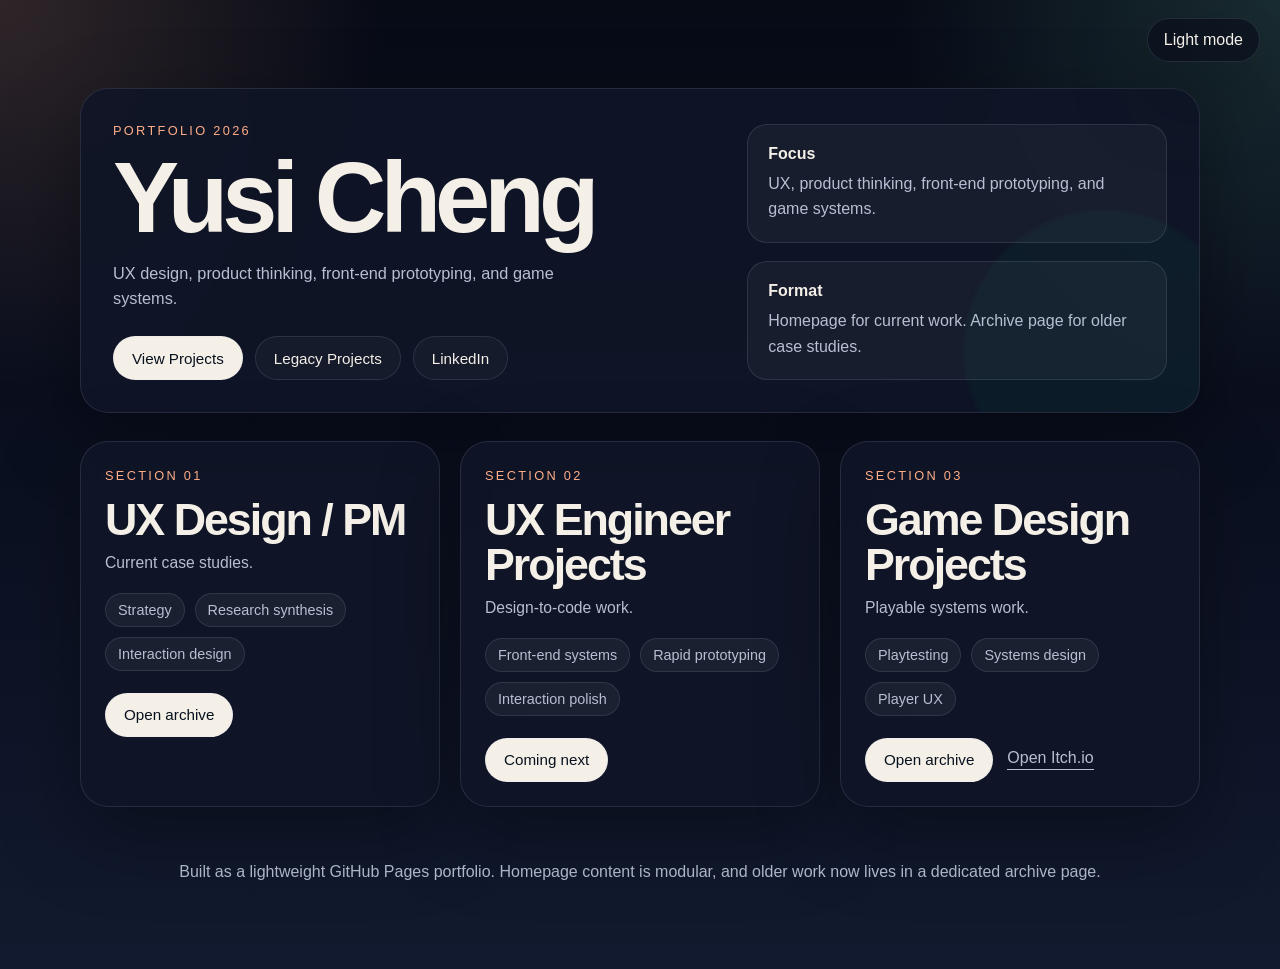
==== commit 9121025f: "Add dark mode and refine portfolio typography" ====
--- a/index.html
+++ b/index.html
@@ -1,5 +1,5 @@
 <!doctype html>
-<html lang="en">
+<html lang="en" data-theme="dark">
 <head>
   <meta charset="utf-8">
   <meta name="viewport" content="width=device-width, initial-scale=1">
@@ -11,6 +11,7 @@
   <link rel="stylesheet" href="assets/css/styles.css">
 </head>
 <body>
+  <button class="theme-toggle" type="button" data-theme-toggle aria-label="Switch color theme"></button>
   <main class="page" id="app"></main>
   <script type="module" src="assets/js/main.js"></script>
 </body>
--- a/assets/css/styles.css
+++ b/assets/css/styles.css
@@ -1,6 +1,20 @@
 :root {
+  --bg: #0b1020;
+  --paper: rgba(16, 22, 39, 0.9);
+  --paper-strong: rgba(10, 15, 29, 0.96);
+  --ink: #f4efe7;
+  --muted: #b7bfd3;
+  --line: rgba(204, 214, 255, 0.12);
+  --accent: #7be0c3;
+  --accent-soft: rgba(123, 224, 195, 0.14);
+  --highlight: #ffad87;
+  --shadow: 0 28px 80px rgba(0, 0, 0, 0.34);
+}
+
+html[data-theme="light"] {
   --bg: #f4efe6;
   --paper: rgba(255, 250, 242, 0.88);
+  --paper-strong: rgba(255, 252, 247, 0.96);
   --ink: #1a1816;
   --muted: #665f56;
   --line: rgba(26, 24, 22, 0.12);
@@ -20,13 +34,20 @@
 
 body {
   margin: 0;
-  font-family: Georgia, "Times New Roman", serif;
+  font-family: -apple-system, BlinkMacSystemFont, "SF Pro Text", "SF Pro Display", "Helvetica Neue", sans-serif;
   color: var(--ink);
+  background:
+    radial-gradient(circle at top left, rgba(255, 173, 135, 0.16), transparent 24%),
+    radial-gradient(circle at top right, rgba(123, 224, 195, 0.16), transparent 24%),
+    linear-gradient(180deg, #070b16 0%, #0b1020 48%, #121a2f 100%);
+  min-height: 100vh;
+}
+
+html[data-theme="light"] body {
   background:
     radial-gradient(circle at top left, rgba(191, 91, 61, 0.18), transparent 30%),
     radial-gradient(circle at top right, rgba(13, 107, 93, 0.2), transparent 28%),
     linear-gradient(180deg, #f7f2eb 0%, #efe5d7 48%, #f7f0e7 100%);
-  min-height: 100vh;
 }
 
 a {
@@ -36,7 +57,35 @@
 .page {
   width: min(1120px, calc(100% - 40px));
   margin: 0 auto;
-  padding: 28px 0 72px;
+  padding: 88px 0 72px;
+}
+
+.theme-toggle {
+  position: fixed;
+  top: 18px;
+  right: 20px;
+  z-index: 10;
+  min-height: 44px;
+  padding: 0 16px;
+  border: 1px solid var(--line);
+  border-radius: 999px;
+  background: rgba(10, 15, 29, 0.72);
+  color: var(--ink);
+  box-shadow: var(--shadow);
+  font: inherit;
+  cursor: pointer;
+  backdrop-filter: blur(14px);
+  transition: transform 180ms ease, background-color 180ms ease, border-color 180ms ease;
+}
+
+html[data-theme="light"] .theme-toggle {
+  background: rgba(255, 252, 247, 0.88);
+}
+
+.theme-toggle:hover,
+.theme-toggle:focus-visible {
+  transform: translateY(-2px);
+  outline: none;
 }
 
 .hero {
@@ -47,6 +96,7 @@
   border-radius: 28px;
   background: var(--paper);
   box-shadow: var(--shadow);
+  backdrop-filter: blur(12px);
 }
 
 .hero::before {
@@ -79,20 +129,26 @@
 
 h1 {
   max-width: 9ch;
-  font-size: clamp(3rem, 9vw, 6.6rem);
-  line-height: 0.9;
-  letter-spacing: -0.05em;
+  font-family: -apple-system, BlinkMacSystemFont, "SF Pro Display", "Helvetica Neue", sans-serif;
+  font-size: clamp(3rem, 8vw, 6.2rem);
+  font-weight: 700;
+  line-height: 0.92;
+  letter-spacing: -0.06em;
 }
 
 h2 {
-  font-size: clamp(2rem, 4vw, 3.2rem);
+  font-family: -apple-system, BlinkMacSystemFont, "SF Pro Display", "Helvetica Neue", sans-serif;
+  font-size: clamp(1.8rem, 4vw, 2.8rem);
+  font-weight: 650;
   line-height: 1;
-  letter-spacing: -0.04em;
+  letter-spacing: -0.045em;
 }
 
 h3 {
-  font-size: 1.55rem;
-  line-height: 1.1;
+  font-family: -apple-system, BlinkMacSystemFont, "SF Pro Display", "Helvetica Neue", sans-serif;
+  font-size: 1.4rem;
+  font-weight: 650;
+  line-height: 1.15;
   margin-bottom: 10px;
 }
 
@@ -107,9 +163,9 @@
 
 .intro {
   margin-top: 18px;
-  max-width: 38rem;
-  font-size: 1.15rem;
-  line-height: 1.7;
+  max-width: 28rem;
+  font-size: 1.02rem;
+  line-height: 1.5;
   color: var(--muted);
 }
 
@@ -123,6 +179,11 @@
   width: 100%;
   padding: 20px;
   border-radius: 20px;
+  background: rgba(255, 255, 255, 0.04);
+  border: 1px solid var(--line);
+}
+
+html[data-theme="light"] .meta-card {
   background: rgba(255, 255, 255, 0.55);
   border: 1px solid rgba(26, 24, 22, 0.08);
 }
@@ -157,7 +218,7 @@
   min-height: 44px;
   padding: 0 18px;
   border-radius: 999px;
-  border: 1px solid var(--ink);
+  border: 1px solid var(--line);
   text-decoration: none;
   font-size: 0.95rem;
   transition: transform 180ms ease, background-color 180ms ease, color 180ms ease;
@@ -165,10 +226,18 @@
 
 .button {
   background: var(--ink);
+  color: #07111f;
+}
+
+.button-secondary {
+  background: rgba(255, 255, 255, 0.03);
+}
+
+html[data-theme="light"] .button {
   color: #f8f3ea;
 }
 
-.button-secondary {
+html[data-theme="light"] .button-secondary {
   background: transparent;
 }
 
@@ -185,8 +254,16 @@
   padding: 28px;
   border-radius: 28px;
   border: 1px solid var(--line);
-  background: rgba(255, 251, 246, 0.82);
+  background: var(--paper);
   box-shadow: var(--shadow);
+  backdrop-filter: blur(12px);
+}
+
+.overview-grid {
+  display: grid;
+  grid-template-columns: repeat(3, minmax(0, 1fr));
+  gap: 20px;
+  margin-top: 28px;
 }
 
 .section-header {
@@ -203,6 +280,65 @@
   line-height: 1.65;
 }
 
+.summary-card {
+  margin-top: 0;
+  padding: 24px;
+}
+
+.summary-top {
+  display: block;
+}
+
+.summary-description,
+.text-link,
+.summary-chip,
+.footer p {
+  color: var(--muted);
+}
+
+.summary-description {
+  margin-top: 10px;
+  max-width: 16rem;
+  font-size: 0.98rem;
+  line-height: 1.45;
+}
+
+.summary-highlights {
+  display: flex;
+  flex-wrap: wrap;
+  gap: 10px;
+  margin: 18px 0 0;
+  padding: 0;
+  list-style: none;
+}
+
+.summary-chip {
+  padding: 8px 12px;
+  border-radius: 999px;
+  background: rgba(255, 255, 255, 0.05);
+  border: 1px solid var(--line);
+  font-size: 0.9rem;
+}
+
+html[data-theme="light"] .summary-chip {
+  background: rgba(255, 255, 255, 0.72);
+  border: 1px solid rgba(26, 24, 22, 0.08);
+}
+
+.summary-actions {
+  display: flex;
+  flex-wrap: wrap;
+  gap: 14px;
+  align-items: center;
+  margin-top: 22px;
+}
+
+.text-link {
+  text-decoration: none;
+  border-bottom: 1px solid currentColor;
+  padding-bottom: 2px;
+}
+
 .project-grid {
   display: grid;
   grid-template-columns: repeat(12, 1fr);
@@ -213,8 +349,8 @@
   grid-column: span 6;
   padding: 22px;
   border-radius: 22px;
-  background: linear-gradient(180deg, rgba(255, 255, 255, 0.78), rgba(247, 241, 232, 0.95));
-  border: 1px solid rgba(26, 24, 22, 0.08);
+  background: linear-gradient(180deg, rgba(22, 31, 54, 0.9), rgba(11, 17, 32, 0.98));
+  border: 1px solid var(--line);
 }
 
 .project-card.featured {
@@ -223,6 +359,15 @@
   grid-template-columns: 1.15fr 0.85fr;
   gap: 18px;
   align-items: end;
+  background: linear-gradient(135deg, rgba(123, 224, 195, 0.12), rgba(18, 26, 47, 0.96));
+}
+
+html[data-theme="light"] .project-card {
+  background: linear-gradient(180deg, rgba(255, 255, 255, 0.78), rgba(247, 241, 232, 0.95));
+  border: 1px solid rgba(26, 24, 22, 0.08);
+}
+
+html[data-theme="light"] .project-card.featured {
   background: linear-gradient(135deg, rgba(13, 107, 93, 0.12), rgba(255, 255, 255, 0.9));
 }
 
@@ -259,6 +404,11 @@
 .featured-note {
   padding: 18px;
   border-radius: 18px;
+  background: rgba(255, 255, 255, 0.04);
+  border: 1px solid var(--line);
+}
+
+html[data-theme="light"] .featured-note {
   background: rgba(255, 255, 255, 0.62);
   border: 1px solid rgba(26, 24, 22, 0.08);
 }
@@ -276,6 +426,10 @@
     grid-template-columns: 1fr;
   }
 
+  .overview-grid {
+    grid-template-columns: 1fr;
+  }
+
   .project-card,
   .project-card.featured {
     grid-column: span 12;
@@ -285,7 +439,7 @@
 @media (max-width: 640px) {
   .page {
     width: min(100% - 24px, 1120px);
-    padding-top: 12px;
+    padding-top: 76px;
   }
 
   .hero,
